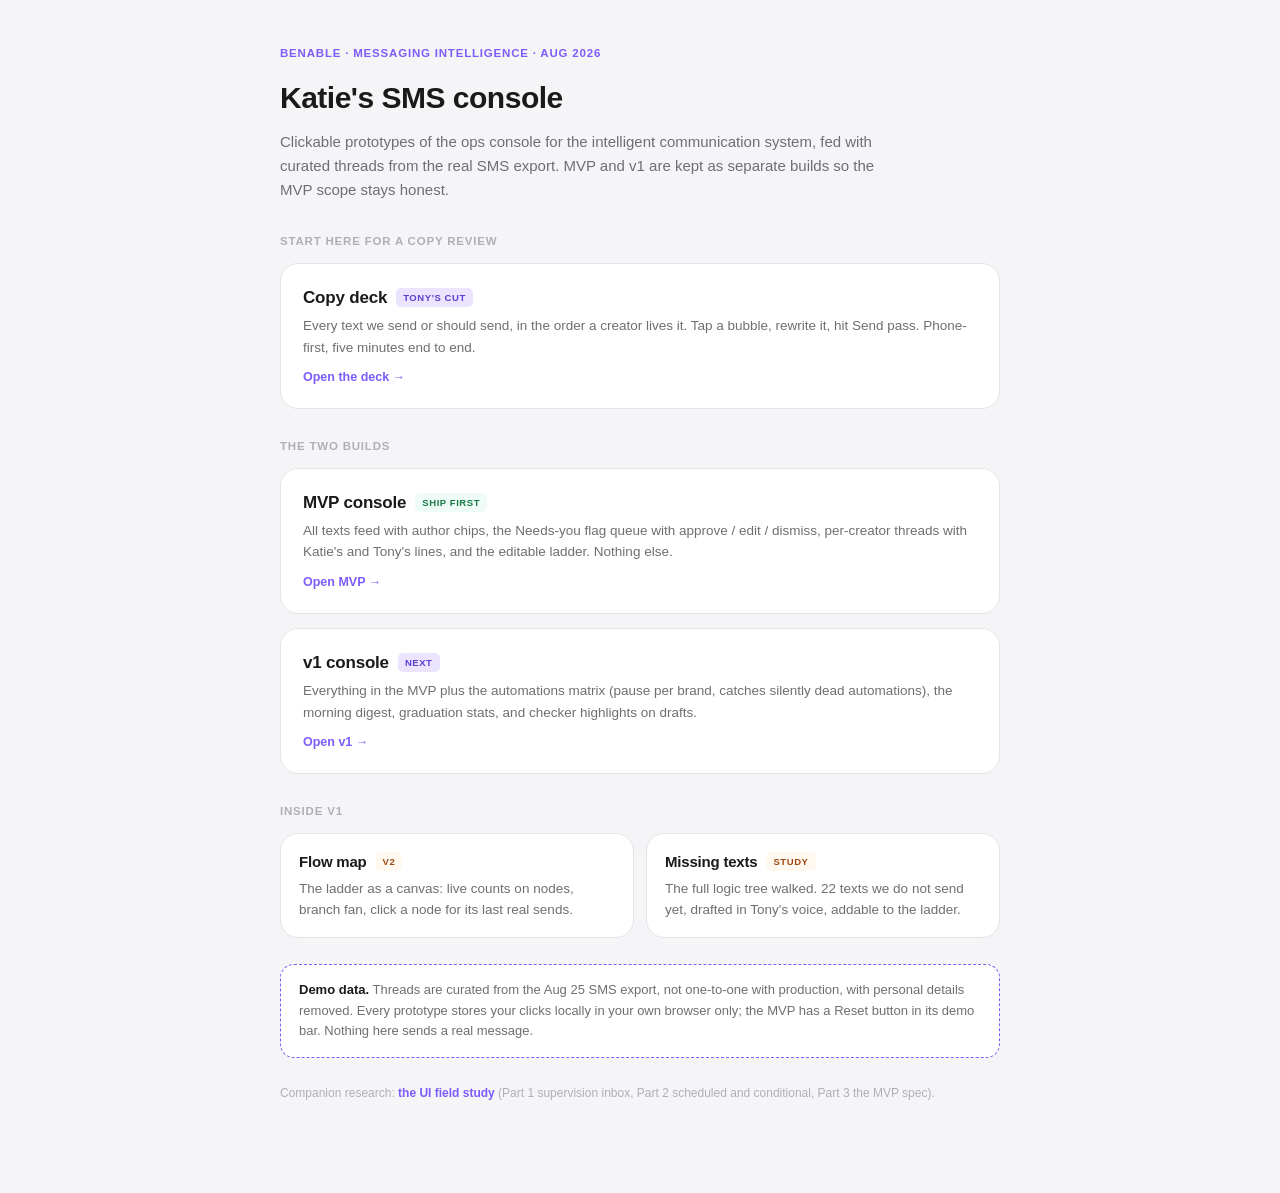
==== index.html @ 4be9d10f "Katie SMS console prototypes: MVP + v1 + flow map + missing-texts study + Tony copy deck Demo data c" ====
<!DOCTYPE html>
<html lang="en">
<head>
<meta charset="utf-8">
<meta name="viewport" content="width=device-width, initial-scale=1">
<meta name="robots" content="noindex">
<title>Katie's SMS console · prototypes</title>
<style>
* { box-sizing: border-box; margin: 0; padding: 0; }
:root {
  --accent: #7C5CFA; --accent-soft: #EBE4FF; --accent-bg: #F9F7FF;
  --ink: #1A1A1A; --ink-med: #6F6F73; --ink-subtle: #B0B0B4;
  --line: #E5E5E8; --card: #FFFFFF;
  --green: #2BAF87; --green-bg: #EFFBF7; --green-ink: #1a7a44;
  --amber-bg: #FFF9F0; --amber-ink: #9a4a15;
}
body { font: 15px/1.6 -apple-system, BlinkMacSystemFont, "Segoe UI", Inter, sans-serif; color: var(--ink); background: #F5F5F7; }
.wrap { max-width: 760px; margin: 0 auto; padding: 44px 20px 90px; }
.crumb { font-size: 11.5px; font-weight: 800; letter-spacing: .07em; text-transform: uppercase; color: var(--accent); margin-bottom: 12px; }
h1 { font-size: 30px; font-weight: 800; letter-spacing: -.5px; margin-bottom: 8px; }
.sub { color: var(--ink-med); font-size: 15px; max-width: 620px; margin-bottom: 30px; }
.card { display: block; background: var(--card); border: 1px solid var(--line); border-radius: 18px; padding: 20px 22px; margin-bottom: 14px; text-decoration: none; color: inherit; transition: transform .14s ease, box-shadow .14s ease, border-color .14s ease; }
.card:hover { transform: translateY(-2px); box-shadow: 0 12px 30px rgba(26,26,26,.09); border-color: var(--accent); }
.card h2 { font-size: 17px; font-weight: 800; letter-spacing: -.2px; display: flex; align-items: center; gap: 9px; margin-bottom: 4px; }
.tag { font-size: 9.5px; font-weight: 800; text-transform: uppercase; letter-spacing: .06em; border-radius: 5px; padding: 2px 7px; }
.tag.mvp { background: var(--green-bg); color: var(--green-ink); }
.tag.v1 { background: var(--accent-soft); color: #5B3FD1; }
.tag.study { background: var(--amber-bg); color: var(--amber-ink); }
.card p { font-size: 13.5px; color: var(--ink-med); }
.card .go { font-size: 12.5px; font-weight: 800; color: var(--accent); margin-top: 9px; display: inline-block; }
.sect { font-size: 11.5px; font-weight: 800; letter-spacing: .07em; text-transform: uppercase; color: var(--ink-subtle); margin: 28px 0 12px; }
.sub-cards { display: grid; grid-template-columns: repeat(auto-fit, minmax(220px, 1fr)); gap: 12px; }
.sub-cards .card { margin-bottom: 0; padding: 16px 18px; }
.sub-cards h2 { font-size: 15px; }
.note { background: #fff; border: 1.5px dashed var(--accent); border-radius: 14px; padding: 15px 18px; font-size: 13px; color: var(--ink-med); margin-top: 26px; line-height: 1.6; }
.note b { color: var(--ink); }
.foot { font-size: 12px; color: var(--ink-subtle); margin-top: 26px; }
.foot a { color: var(--accent); text-decoration: none; font-weight: 700; }
</style>
</head>
<body>
<div class="wrap">
  <div class="crumb">Benable · messaging intelligence · Aug 2026</div>
  <h1>Katie's SMS console</h1>
  <p class="sub">Clickable prototypes of the ops console for the intelligent communication system, fed with curated threads from the real SMS export. MVP and v1 are kept as separate builds so the MVP scope stays honest.</p>

  <div class="sect">Start here for a copy review</div>
  <a class="card" href="v1/review.html">
    <h2>Copy deck <span class="tag v1">Tony's cut</span></h2>
    <p>Every text we send or should send, in the order a creator lives it. Tap a bubble, rewrite it, hit Send pass. Phone-first, five minutes end to end.</p>
    <span class="go">Open the deck →</span>
  </a>

  <div class="sect">The two builds</div>
  <a class="card" href="mvp/">
    <h2>MVP console <span class="tag mvp">ship first</span></h2>
    <p>All texts feed with author chips, the Needs-you flag queue with approve / edit / dismiss, per-creator threads with Katie's and Tony's lines, and the editable ladder. Nothing else.</p>
    <span class="go">Open MVP →</span>
  </a>
  <a class="card" href="v1/">
    <h2>v1 console <span class="tag v1">next</span></h2>
    <p>Everything in the MVP plus the automations matrix (pause per brand, catches silently dead automations), the morning digest, graduation stats, and checker highlights on drafts.</p>
    <span class="go">Open v1 →</span>
  </a>

  <div class="sect">Inside v1</div>
  <div class="sub-cards">
    <a class="card" href="v1/map.html">
      <h2>Flow map <span class="tag study">v2</span></h2>
      <p>The ladder as a canvas: live counts on nodes, branch fan, click a node for its last real sends.</p>
    </a>
    <a class="card" href="v1/missing.html">
      <h2>Missing texts <span class="tag study">study</span></h2>
      <p>The full logic tree walked. 22 texts we do not send yet, drafted in Tony's voice, addable to the ladder.</p>
    </a>
  </div>

  <div class="note">
    <b>Demo data.</b> Threads are curated from the Aug 25 SMS export, not one-to-one with production, with personal details removed. Every prototype stores your clicks locally in your own browser only; the MVP has a Reset button in its demo bar. Nothing here sends a real message.
  </div>

  <p class="foot">Companion research: <a href="https://juliabenable.github.io/katie-command-center-ui-study-1/">the UI field study</a> (Part 1 supervision inbox, Part 2 scheduled and conditional, Part 3 the MVP spec).</p>
</div>
</body>
</html>
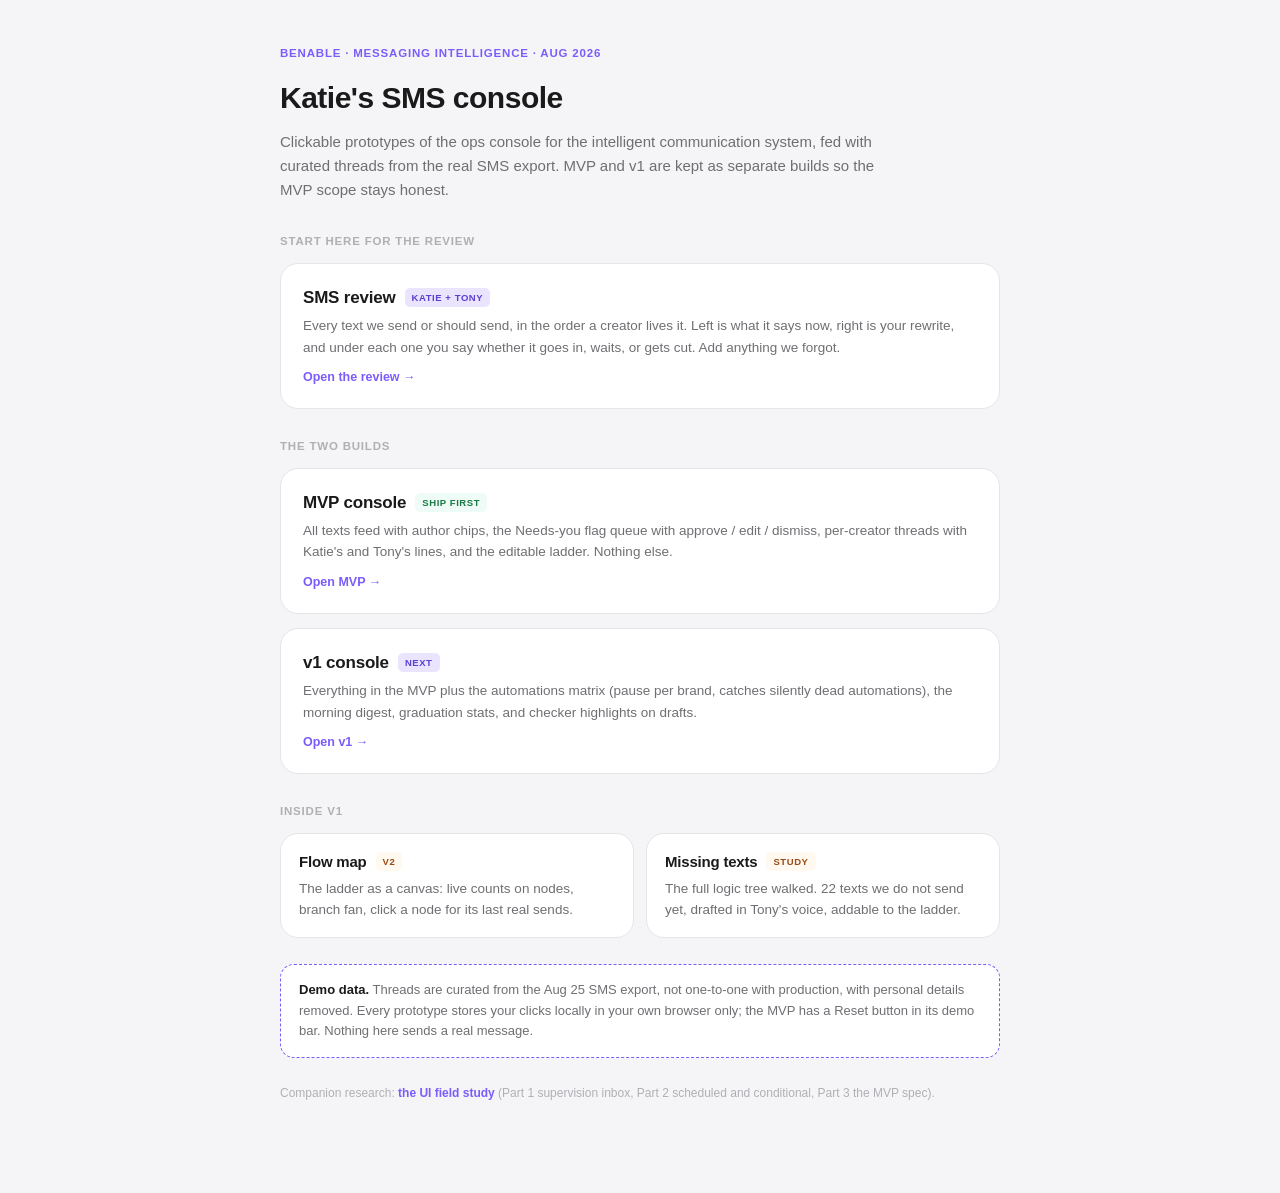
==== commit 62c17e25: "SMS review: side-by-side copy pass with keep/cut decision per text Replaces the single-column "Copy " ====
--- a/index.html
+++ b/index.html
@@ -44,11 +44,11 @@
   <h1>Katie's SMS console</h1>
   <p class="sub">Clickable prototypes of the ops console for the intelligent communication system, fed with curated threads from the real SMS export. MVP and v1 are kept as separate builds so the MVP scope stays honest.</p>
 
-  <div class="sect">Start here for a copy review</div>
+  <div class="sect">Start here for the review</div>
   <a class="card" href="v1/review.html">
-    <h2>Copy deck <span class="tag v1">Tony's cut</span></h2>
-    <p>Every text we send or should send, in the order a creator lives it. Tap a bubble, rewrite it, hit Send pass. Phone-first, five minutes end to end.</p>
-    <span class="go">Open the deck →</span>
+    <h2>SMS review <span class="tag v1">Katie + Tony</span></h2>
+    <p>Every text we send or should send, in the order a creator lives it. Left is what it says now, right is your rewrite, and under each one you say whether it goes in, waits, or gets cut. Add anything we forgot.</p>
+    <span class="go">Open the review →</span>
   </a>
 
   <div class="sect">The two builds</div>
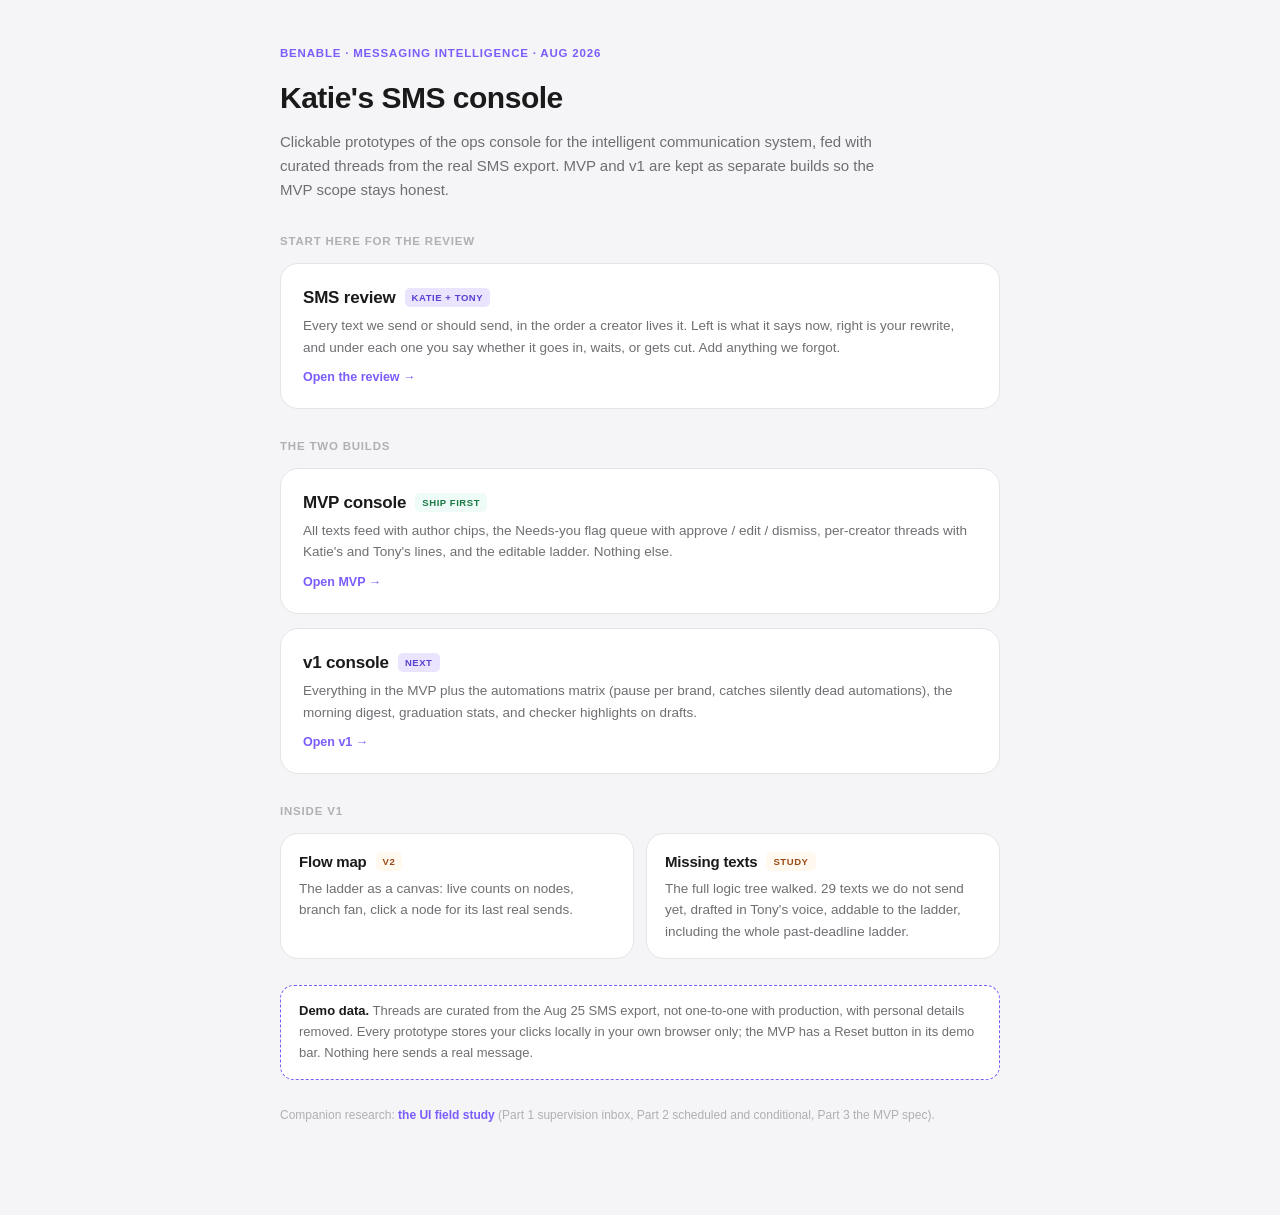
==== commit 5d84ba3a: "Add the past-deadline reminder ladder (7 texts) Today a creator who misses the draft date gets MSG-0" ====
--- a/index.html
+++ b/index.html
@@ -71,7 +71,7 @@
     </a>
     <a class="card" href="v1/missing.html">
       <h2>Missing texts <span class="tag study">study</span></h2>
-      <p>The full logic tree walked. 22 texts we do not send yet, drafted in Tony's voice, addable to the ladder.</p>
+      <p>The full logic tree walked. 29 texts we do not send yet, drafted in Tony's voice, addable to the ladder, including the whole past-deadline ladder.</p>
     </a>
   </div>
 
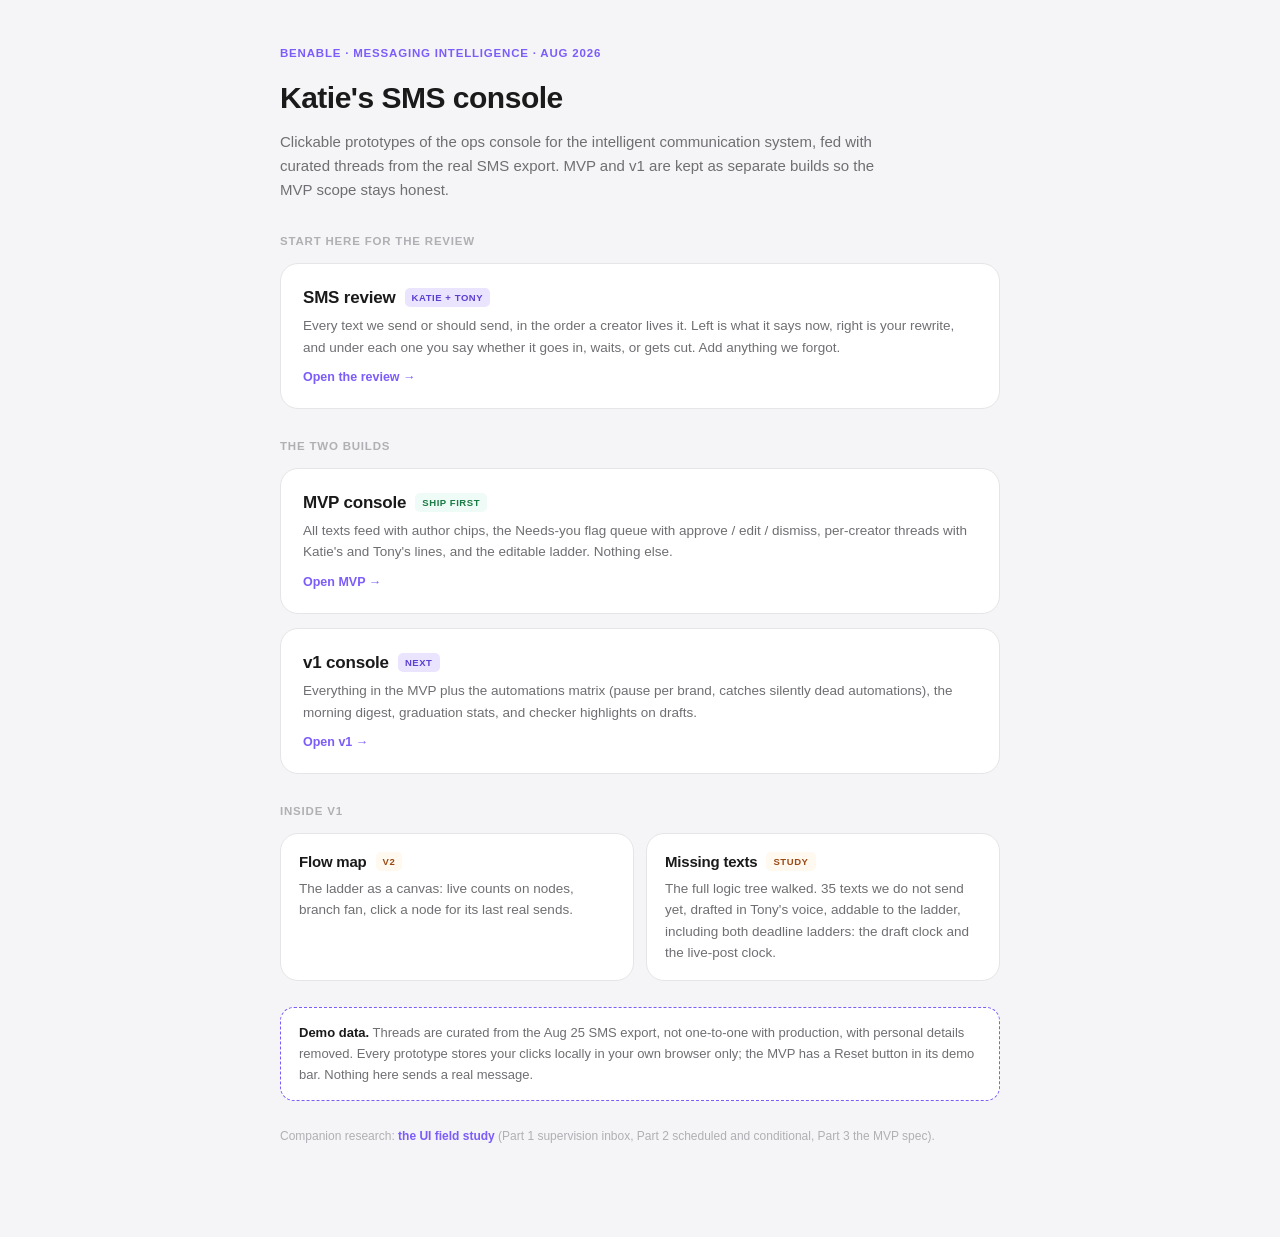
==== commit d0e4571f: "Add the live-post deadline ladder, so both clocks are covered The last pass only fixed the draft clo" ====
--- a/index.html
+++ b/index.html
@@ -71,7 +71,7 @@
     </a>
     <a class="card" href="v1/missing.html">
       <h2>Missing texts <span class="tag study">study</span></h2>
-      <p>The full logic tree walked. 29 texts we do not send yet, drafted in Tony's voice, addable to the ladder, including the whole past-deadline ladder.</p>
+      <p>The full logic tree walked. 35 texts we do not send yet, drafted in Tony's voice, addable to the ladder, including both deadline ladders: the draft clock and the live-post clock.</p>
     </a>
   </div>
 
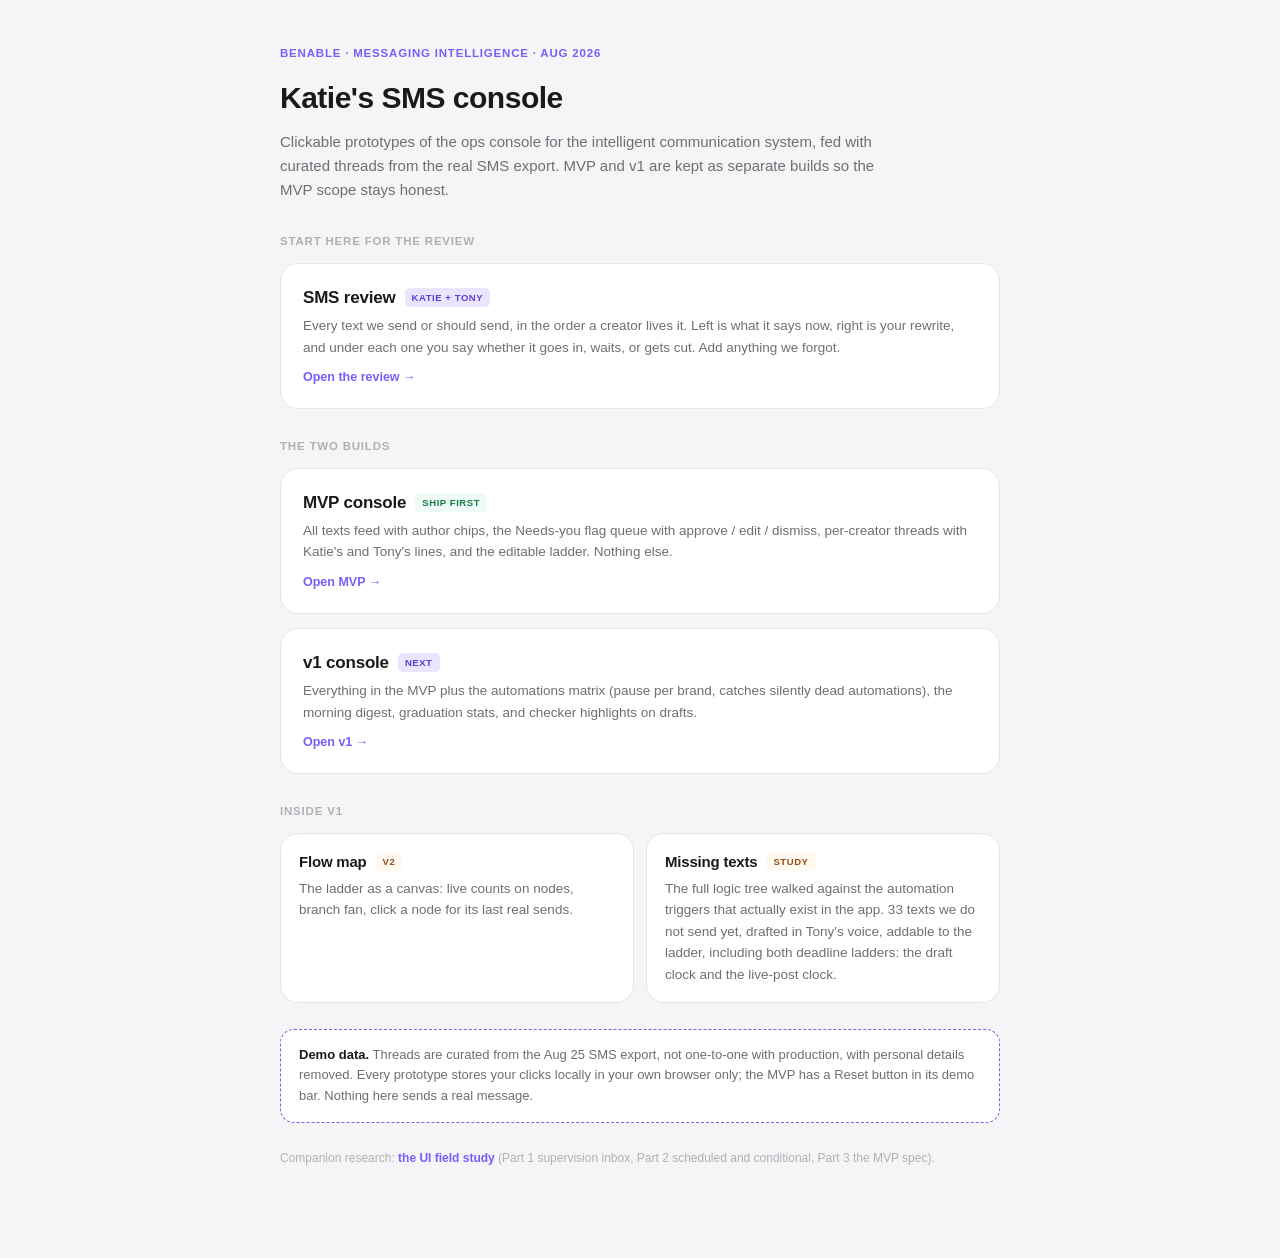
==== commit 436d1d41: "Check the deck against the app's real automation triggers Read BrandCollabs::Automations::Definition" ====
--- a/index.html
+++ b/index.html
@@ -71,7 +71,7 @@
     </a>
     <a class="card" href="v1/missing.html">
       <h2>Missing texts <span class="tag study">study</span></h2>
-      <p>The full logic tree walked. 35 texts we do not send yet, drafted in Tony's voice, addable to the ladder, including both deadline ladders: the draft clock and the live-post clock.</p>
+      <p>The full logic tree walked against the automation triggers that actually exist in the app. 33 texts we do not send yet, drafted in Tony's voice, addable to the ladder, including both deadline ladders: the draft clock and the live-post clock.</p>
     </a>
   </div>
 
